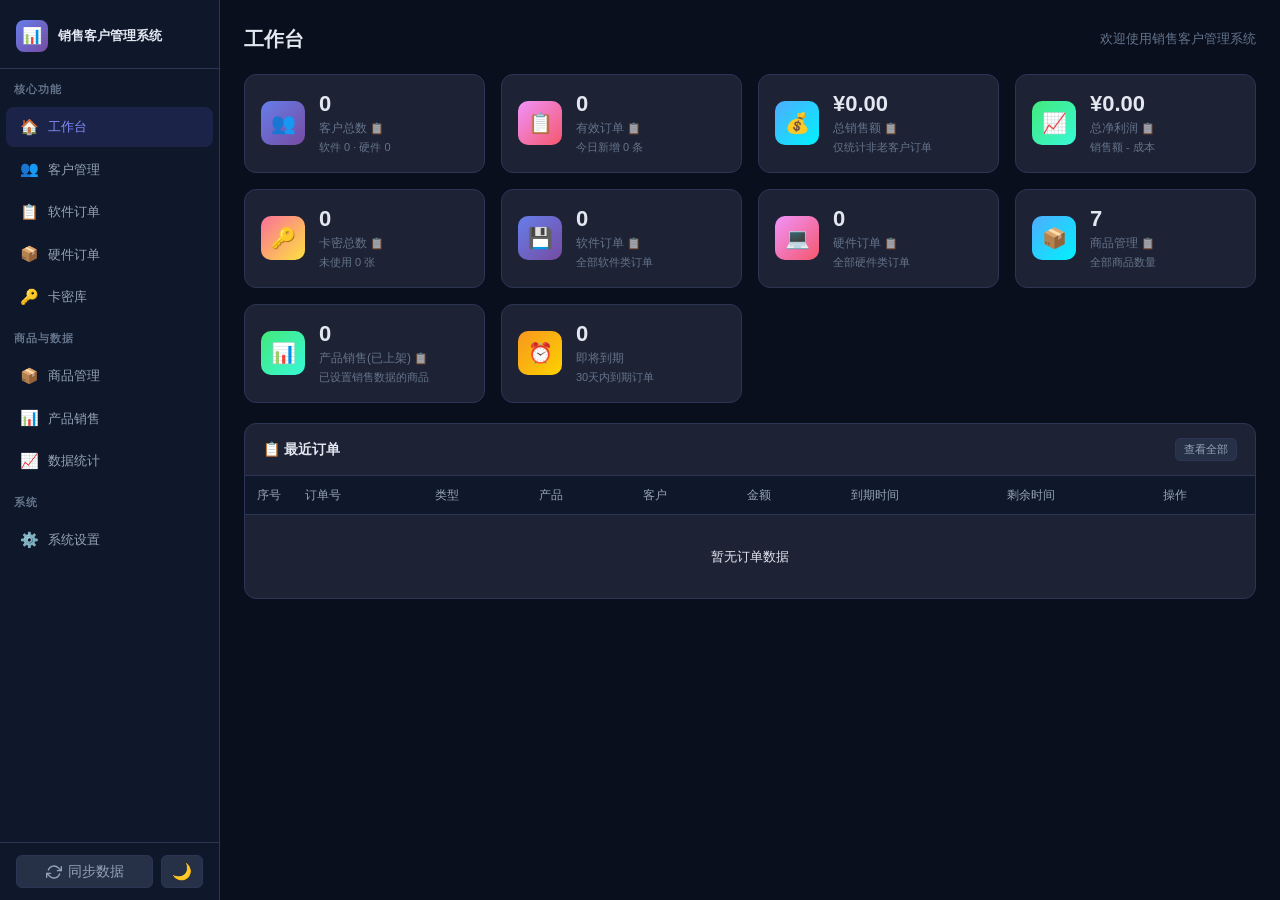
==== index.html @ 8b032d27 "v3.5.1: 修复syncNow renderMap缺失导致同步报错，修复showToast语法错误" ====
<!DOCTYPE html>
<html lang="zh-CN">
<head>
  <meta charset="UTF-8">
  <meta name="viewport" content="width=device-width, initial-scale=1.0, maximum-scale=1.0, user-scalable=no">
  <title>销售客户管理系统</title>
  <link rel="stylesheet" href="style.css?v=202605050650">
</head>
<body>
<div class="app-layout">

  <!-- 移动端顶部导航 -->
  <header class="mobile-header" id="mobile-header">
    <button class="mobile-menu-btn" id="mobile-menu-btn" onclick="toggleMobileMenu()" aria-label="打开菜单">
      <svg width="22" height="22" viewBox="0 0 24 24" fill="none" stroke="currentColor" stroke-width="2" stroke-linecap="round" stroke-linejoin="round">
        <line x1="3" y1="6" x2="21" y2="6"></line>
        <line x1="3" y1="12" x2="21" y2="12"></line>
        <line x1="3" y1="18" x2="21" y2="18"></line>
      </svg>
    </button>
    <div class="mobile-header-title" id="mobile-header-title">工作台</div>
    <button onclick="cycleTheme()" title="切换主题" class="mobile-theme-btn" aria-label="切换主题" id="theme-toggle-icon">🌙</button>
  </header>

  <!-- 侧边栏遮罩层（移动端） -->
  <div class="sidebar-overlay" id="sidebar-overlay" onclick="closeMobileMenu()"></div>

  <!-- 侧边栏 -->
  <aside class="sidebar" id="sidebar">
    <div class="sidebar-logo">
      <img id="site-logo" src="" alt="logo">
      <div class="logo-icon">📊</div>
      <div id="site-title">销售客户管理系统</div>
      <button class="sidebar-close-btn" id="sidebar-close-btn" onclick="closeMobileMenu()" aria-label="关闭菜单">
        <svg width="18" height="18" viewBox="0 0 24 24" fill="none" stroke="currentColor" stroke-width="2" stroke-linecap="round" stroke-linejoin="round">
          <line x1="18" y1="6" x2="6" y2="18"></line>
          <line x1="6" y1="6" x2="18" y2="18"></line>
        </svg>
      </button>
    </div>

    <div class="nav-section">核心功能</div>
    <div class="nav-item active" data-page="dashboard" onclick="navigateTo('dashboard')">
      <span class="nav-icon">🏠</span> 工作台
    </div>
    <div class="nav-item" data-page="customers" onclick="navigateTo('customers')">
      <span class="nav-icon">👥</span> 客户管理
    </div>
    <div class="nav-item" data-page="orders-software" onclick="navigateTo('orders-software')">
      <span class="nav-icon">📋</span> 软件订单
    </div>
    <div class="nav-item" data-page="orders-hardware" onclick="navigateTo('orders-hardware')">
      <span class="nav-icon">📦</span> 硬件订单
    </div>
    <div class="nav-item" data-page="cards" onclick="navigateTo('cards')">
      <span class="nav-icon">🔑</span> 卡密库
    </div>

    <div class="nav-section">商品与数据</div>
    <div class="nav-item" data-page="products" onclick="navigateTo('products')">
      <span class="nav-icon">📦</span> 商品管理
    </div>
    <div class="nav-item" data-page="product-sales" onclick="navigateTo('product-sales')">
      <span class="nav-icon">📊</span> 产品销售
    </div>
    <div class="nav-item" data-page="stats" onclick="navigateTo('stats')">
      <span class="nav-icon">📈</span> 数据统计
    </div>

    <div class="nav-section">系统</div>
    <div class="nav-item" data-page="settings" onclick="navigateTo('settings')">
      <span class="nav-icon">⚙️</span> 系统设置
    </div>

    <!-- 快捷功能（桌面端） -->
    <div class="sidebar-bottom">
      <button onclick="syncNow()" title="同步云端数据" class="sidebar-sync-btn" style="background:var(--bg-hover);border:1px solid var(--border);border-radius:6px;padding:6px 10px;cursor:pointer;color:var(--text-secondary);font-size:14px;display:flex;align-items:center;gap:6px;width:100%;justify-content:center;">
        <svg id="sidebar-sync-icon" width="16" height="16" viewBox="0 0 24 24" fill="none" stroke="currentColor" stroke-width="2" stroke-linecap="round" stroke-linejoin="round">
          <polyline points="23 4 23 10 17 10"></polyline>
          <polyline points="1 20 1 14 7 14"></polyline>
          <path d="M3.51 9a9 9 0 0 1 14.85-3.36L23 10M1 14l4.64 4.36A9 9 0 0 0 20.49 15"></path>
        </svg>
        <span id="sidebar-sync-text">同步数据</span>
      </button>
      <button onclick="cycleTheme()" title="切换主题" style="background:var(--bg-hover);border:1px solid var(--border);border-radius:6px;padding:6px 10px;cursor:pointer;color:var(--text-secondary);font-size:16px;" id="theme-toggle-icon-dt">🌙</button>
    </div>
  </aside>

  <!-- 主内容区 -->
  <main class="main-content" id="main-content">
    <div id="page-dashboard" class="page-section"></div>
    <div id="page-customers" class="page-section" style="display:none"></div>
    <div id="page-orders" class="page-section" style="display:none"></div>
    <div id="page-cards" class="page-section" style="display:none"></div>
    <div id="page-products" class="page-section" style="display:none"></div>
    <div id="page-product-sales" class="page-section" style="display:none"></div>
    <div id="page-stats" class="page-section" style="display:none"></div>
    <div id="page-settings" class="page-section" style="display:none"></div>
  </main>
</div>

<!-- 移动端底部快捷栏（支持换行，最多两行） -->
<nav class="mobile-bottom-nav" id="mobile-bottom-nav">
  <div class="mobile-nav-item" data-page="dashboard" onclick="navigateTo('dashboard')">
    <span class="mobile-nav-icon">🏠</span>
    <span>工作台</span>
  </div>
  <div class="mobile-nav-item" data-page="customers" onclick="navigateTo('customers')">
    <span class="mobile-nav-icon">👥</span>
    <span>客户管理</span>
  </div>
  <div class="mobile-nav-item" data-page="orders" onclick="navigateTo('orders')">
    <span class="mobile-nav-icon">📋</span>
    <span>订单管理</span>
  </div>
  <div class="mobile-nav-item" data-page="orders-software" onclick="navigateTo('orders-software')">
    <span class="mobile-nav-icon">💾</span>
    <span>软件订单</span>
  </div>
  <div class="mobile-nav-item" data-page="orders-hardware" onclick="navigateTo('orders-hardware')">
    <span class="mobile-nav-icon">💻</span>
    <span>硬件订单</span>
  </div>
  <div class="mobile-nav-item" data-page="cards" onclick="navigateTo('cards')">
    <span class="mobile-nav-icon">🔑</span>
    <span>卡密库</span>
  </div>
  <div class="mobile-nav-item" data-page="products" onclick="navigateTo('products')">
    <span class="mobile-nav-icon">📦</span>
    <span>商品管理</span>
  </div>
  <div class="mobile-nav-item" data-page="product-sales" onclick="navigateTo('product-sales')">
    <span class="mobile-nav-icon">📊</span>
    <span>产品销售</span>
  </div>
  <div class="mobile-nav-item" data-page="settings" onclick="navigateTo('settings')">
    <span class="mobile-nav-icon">⚙️</span>
    <span>系统设置</span>
  </div>
</nav>

<!-- 手机端悬浮同步按钮 -->
<button onclick="syncNow()" title="立即同步" class="mobile-sync-btn" id="mobile-sync-btn" style="display:none;position:fixed;bottom:80px;right:16px;width:48px;height:48px;border-radius:50%;background:var(--primary,#3b82f6);color:#fff;border:none;box-shadow:0 4px 12px rgba(59,130,246,0.4);z-index:9999;cursor:pointer;align-items:center;justify-content:center;">
  <svg id="sync-icon" width="20" height="20" viewBox="0 0 24 24" fill="none" stroke="currentColor" stroke-width="2" stroke-linecap="round" stroke-linejoin="round">
    <polyline points="23 4 23 10 17 10"></polyline>
    <polyline points="1 20 1 14 7 14"></polyline>
    <path d="M3.51 9a9 9 0 0 1 14.85-3.36L23 10M1 14l4.64 4.36A9 9 0 0 0 20.49 15"></path>
  </svg>
</button>

<style>
/* 手机端显示悬浮同步按钮 */
@media (max-width: 768px) {
  .mobile-sync-btn {
    display: flex !important;
  }
}
</style>

<!-- JS模块加载（顺序很重要） -->
<script src="核心工具.js?v=202605050650"></script>
<script src="工作台.js?v=202605050650"></script>
<script src="客户管理.js?v=202605050650"></script>
<script src="订单管理.js?v=202605050650"></script>
<script src="卡密库.js?v=202605050650"></script>
<script src="商品管理.js?v=202605050650"></script>
<script src="产品销售.js?v=202605050650"></script>
<script src="数据统计.js?v=202605050650"></script>
<script src="系统设置.js?v=202605050650"></script>
<script src="扩展功能.js?v=202605050650"></script>

<script>
// 移动端菜单控制
function toggleMobileMenu() {
  var sidebar = document.getElementById('sidebar');
  var overlay = document.getElementById('sidebar-overlay');
  var isOpen = sidebar.classList.contains('mobile-open');
  if (isOpen) {
    closeMobileMenu();
  } else {
    sidebar.classList.add('mobile-open');
    overlay.classList.add('show');
    document.body.style.overflow = 'hidden';
  }
}

function closeMobileMenu() {
  document.getElementById('sidebar').classList.remove('mobile-open');
  document.getElementById('sidebar-overlay').classList.remove('show');
  document.body.style.overflow = '';
}

// 导航时自动关闭移动端菜单
var _origNavigateTo = navigateTo;
navigateTo = function(page) {
  // 任务4：处理软件订单/硬件订单路由，自动切换筛选
  if (page === 'orders-software') { orderFilter = 'software'; page = 'orders'; }
  else if (page === 'orders-hardware') { orderFilter = 'hardware'; page = 'orders'; }
  _origNavigateTo(page);
  if (window.innerWidth < 768) closeMobileMenu();
  // 更新移动端顶部标题
  var titles = { dashboard:'工作台', customers:'客户管理', orders:'订单管理', cards:'卡密库', products:'商品管理', 'product-sales':'产品销售', 'orders-software':'软件订单', 'orders-hardware':'硬件订单', stats:'数据统计', settings:'系统设置' };
  var el = document.getElementById('mobile-header-title');
  if (el) el.textContent = titles[page] || page;
  // 更新底部导航激活状态
  document.querySelectorAll('.mobile-nav-item').forEach(function(item) {
    var mp = item.dataset.page;
    var active = (mp === 'orders' && page === 'orders');
    // 软件/硬件订单分别高亮对应tab（如果存在）
    if (mp === 'orders-software') item.classList.toggle('active', page === 'orders' && orderFilter === 'software');
    else if (mp === 'orders-hardware') item.classList.toggle('active', page === 'orders' && orderFilter === 'hardware');
    else item.classList.toggle('active', active);
  });
};

// 关闭下拉菜单（点击外部）
document.addEventListener('click', function(e) {
  if (!e.target.closest('[id$="-dropdown"]') && !e.target.closest('#of-cardSearch') && !e.target.closest('#nc-search')) {
    document.querySelectorAll('.custom-dropdown').forEach(function(d){ d.style.display = 'none'; });
  }
});

// 初始化应用
document.addEventListener('DOMContentLoaded', initApp);
</script>
</body>
</html>
---- style.css ----
/* 销售客户管理系统 v3.0.0 - 深色科技风格 */

/* ==================== 全局基础 ==================== */
*, *::before, *::after { box-sizing: border-box; margin: 0; padding: 0; }

:root {
  --bg-primary: #0a0f1e;
  --bg-secondary: #0f172a;
  --bg-card: #1e2235;
  --bg-hover: #263047;
  --border: #2d3555;
  --border-light: #374165;
  --text-primary: #e2e8f0;
  --text-secondary: #94a3b8;
  --text-muted: #64748b;
  --accent: #6366f1;
  --accent-hover: #818cf8;
  --blue: #3b82f6;
  --green: #10b981;
  --red: #ef4444;
  --yellow: #f59e0b;
  --purple: #7c3aed;
  --sidebar-width: 220px;
  --link-color: #7dd3fc;
}

/* ==================== 浅色主题覆盖（v3.4.0）=================== */
[data-theme="light"] {
  --bg-primary: #f1f5f9;
  --bg-secondary: #ffffff;
  --bg-card: #ffffff;
  --bg-hover: #e2e8f0;
  --border: #cbd5e1;
  --border-light: #e2e8f0;
  --text-primary: #1e293b;
  --text-secondary: #475569;
  --text-muted: #94a3b8;
  --accent: #6366f1;
  --accent-hover: #4f46e5;
  /* 浅色主题专属变量 */
  --link-color: #2563eb;
  --accent-light: #6366f1;
}

html, body { height: 100%; overflow: hidden; }
[data-theme="light"] body {
  background: var(--bg-primary);
  color: var(--text-primary);
}

/* ==================== 浅色主题全面覆盖（v3.4.0）==================== */
[data-theme="light"] .sidebar {
  background: var(--bg-secondary) !important;
  border-right-color: var(--border);
}
[data-theme="light"] .app-layout {
  background: #e8edf5;
}
[data-theme="light"] .main-content {
  background: var(--bg-primary);
}
[data-theme="light"] .stat-card,
[data-theme="light"] .chart-card {
  background: var(--bg-card);
  border-color: var(--border);
}
[data-theme="light"] .section-card {
  background: var(--bg-card);
  border-color: var(--border);
}
[data-theme="light"] .section-card-header {
  background: var(--bg-secondary);
  border-bottom-color: var(--border);
  color: var(--text-primary);
}
[data-theme="light"] .data-table {
  background: var(--bg-card);
}
[data-theme="light"] .data-table thead th {
  background: var(--bg-secondary);
  border-bottom-color: var(--border);
  color: var(--text-secondary);
}
[data-theme="light"] .data-table tbody td {
  border-bottom-color: var(--border-light);
  color: var(--text-primary);
}
[data-theme="light"] .data-table tbody tr[onclick]:hover td {
  background: var(--bg-hover);
}
[data-theme="light"] .filter-tab.active {
  background: rgba(99,102,241,0.12);
  border-color: rgba(99,102,241,0.35);
  color: #6366f1;
}
[data-theme="light"] .nav-item.active {
  background: rgba(99,102,241,0.1);
  color: #6366f1;
}
[data-theme="light"] .nav-item.active .nav-icon { color: #6366f1; }
[data-theme="light"] .tab-btn.active { color: #6366f1; border-bottom-color: #6366f1; }
[data-theme="light"] .btn-xs.btn-primary {
  background: rgba(99,102,241,0.1);
  color: #6366f1;
}
[data-theme="light"] .pager button.active {
  background: rgba(99,102,241,0.15);
  border-color: var(--accent);
  color: #6366f1;
}
[data-theme="light"] .badge-blue { background: rgba(59,130,246,0.1); color: #2563eb; border-color: rgba(59,130,246,0.2); }
[data-theme="light"] .badge-green { background: rgba(16,185,129,0.1); color: #16a34a; border-color: rgba(16,185,129,0.2); }
[data-theme="light"] .badge-purple { background: rgba(124,58,237,0.1); color: #7c3aed; border-color: rgba(124,58,237,0.2); }
[data-theme="light"] .badge-warning { background: rgba(245,158,11,0.1); color: #d97706; border-color: rgba(245,158,11,0.2); }
[data-theme="light"] .badge-danger { background: rgba(239,68,68,0.1); color: #dc2626; border-color: rgba(239,68,68,0.2); }
[data-theme="light"] .badge-gray { background: rgba(100,116,139,0.1); color: #475569; border-color: rgba(100,116,139,0.2); }
[data-theme="light"] .modal-overlay {
  background: rgba(0,0,0,0.4) !important;
}
[data-theme="light"] .modal-box {
  background: #ffffff !important;
  border-color: var(--border) !important;
}
[data-theme="light"] .modal-box h3 {
  color: #1e293b !important;
}
[data-theme="light"] #toast-container > div {
  box-shadow: 0 4px 12px rgba(0,0,0,0.15);
}
/* 浅色主题覆盖：硬编码的深色模式颜色（最关键的几个） */
[data-theme="light"] .link { color: #2563eb !important; }
[data-theme="light"] .link:hover { color: #1d4ed8; }
[data-theme="light"] .btn-copy-inline { background: rgba(59,130,246,0.1); border-color: rgba(59,130,246,0.2); color: #2563eb; }
[data-theme="light"] .btn-copy-inline:hover { background: rgba(59,130,246,0.2); }
[data-theme="light"] .card-clickcopy:hover { background: rgba(99,102,241,0.08) !important; }
[data-theme="light"] .quick-btn.active { background: rgba(99,102,241,0.1); border-color: rgba(99,102,241,0.35); color: #6366f1; }
[data-theme="light"] .quick-btn:hover { border-color: #6366f1; color: #6366f1; }
[data-theme="light"] .data-table tbody tr[onclick]:hover td { background: #f1f5f9; }
[data-theme="light"] ::-webkit-scrollbar-thumb { background: #cbd5e1; }
[data-theme="light"] ::-webkit-scrollbar-thumb:hover { background: #94a3b8; }
/* 浅色主题：详情弹窗内背景色块 */
[data-theme="light"] .detail-grid .detail-val .mono,
[data-theme="light"] [style*="background:#0f172a"],
[data-theme="light"] [style*="background: #0f172a"] {
  background: #f1f5f9 !important;
}

/* ==================== 浅色主题：JS动态生成的inline深色颜色批量覆盖 ==================== */
/* 浅色链接色（#7dd3fc浅蓝→#2563eb深蓝） */
[data-theme="light"] [style*="color:#7dd3fc"] { color: #2563eb !important; }
/* 浅色主要文字（#e2e8f0亮白→深色主题色，#cbd5e1浅灰白→深色） */
[data-theme="light"] [style*="color:#e2e8f0"] { color: #1e293b !important; }
[data-theme="light"] [style*="color:#cbd5e1"] { color: #475569 !important; }
/* 浅色次要文字（#94a3b8中灰在白底上对比度不足→加深） */
[data-theme="light"] [style*="color:#94a3b8"] { color: #64748b !important; }
/* 浅色背景覆盖（#0f172a深蓝黑→浅灰） */
[data-theme="light"] [style*="background:#0f172a"] { background: #f1f5f9 !important; }
[data-theme="light"] [style*="background: #0f172a"] { background: #f1f5f9 !important; }
[data-theme="light"] [style*="background:#1a2140"] { background: #e2e8f0 !important; }
/* 浅色边框覆盖 */
[data-theme="light"] [style*="border-bottom:1px solid #1e2235"] { border-color: #cbd5e1 !important; }
[data-theme="light"] [style*="border-bottom:1px solid #0f172a"] { border-color: #e2e8f0 !important; }

body {
  font-family: -apple-system, BlinkMacSystemFont, 'Segoe UI', 'Microsoft YaHei', sans-serif;
  background: var(--bg-primary);
  color: var(--text-primary);
  font-size: 14px;
  line-height: 1.5;
}

/* ==================== 动画 ==================== */
@keyframes slideInRight {
  from { transform: translateX(40px); opacity: 0; }
  to { transform: translateX(0); opacity: 1; }
}
@keyframes slideOutRight {
  from { transform: translateX(0); opacity: 1; }
  to { transform: translateX(40px); opacity: 0; }
}
@keyframes spin {
  from { transform: rotate(0deg); }
  to { transform: rotate(360deg); }
}
@keyframes fadeIn {
  from { opacity: 0; transform: translateY(8px); }
  to { opacity: 1; transform: translateY(0); }
}

/* ==================== 布局 ==================== */
.app-layout {
  display: flex;
  height: 100vh;
  overflow: hidden;
}

/* ==================== 侧边栏 ==================== */
.sidebar {
  width: var(--sidebar-width);
  background: var(--bg-secondary);
  border-right: 1px solid var(--border);
  display: flex;
  flex-direction: column;
  flex-shrink: 0;
  overflow-y: auto;
}

.sidebar-logo {
  padding: 20px 16px 16px;
  border-bottom: 1px solid var(--border);
  display: flex;
  align-items: center;
  gap: 10px;
}

#site-logo {
  width: 32px;
  height: 32px;
  border-radius: 6px;
  object-fit: cover;
  display: none;
}

.logo-icon {
  width: 32px;
  height: 32px;
  background: linear-gradient(135deg, #667eea, #764ba2);
  border-radius: 8px;
  display: flex;
  align-items: center;
  justify-content: center;
  font-size: 16px;
  flex-shrink: 0;
}

#site-title {
  font-weight: 700;
  font-size: 13px;
  color: var(--text-primary);
  line-height: 1.3;
}

.nav-section {
  padding: 12px 8px 8px;
  color: var(--text-muted);
  font-size: 11px;
  font-weight: 600;
  letter-spacing: 0.08em;
  text-transform: uppercase;
  padding-left: 14px;
}

.nav-item {
  display: flex;
  align-items: center;
  gap: 10px;
  padding: 9px 14px;
  cursor: pointer;
  border-radius: 8px;
  margin: 1px 6px;
  color: var(--text-secondary);
  font-size: 13px;
  transition: all 0.15s;
  user-select: none;
}

.nav-item:hover { background: var(--bg-hover); color: var(--text-primary); }
.nav-item.active { background: rgba(99,102,241,0.15); color: #818cf8; font-weight: 500; }
.nav-item.active .nav-icon { color: #818cf8; }
.nav-icon { font-size: 15px; width: 18px; text-align: center; flex-shrink: 0; }

/* ==================== 主内容区 ==================== */
.main-content {
  flex: 1;
  overflow-y: auto;
  background: var(--bg-primary);
  padding: 24px;
  animation: fadeIn 0.2s ease;
}

.page-section { animation: fadeIn 0.2s ease; }

/* ==================== 页面头部 ==================== */
.page-header {
  display: flex;
  align-items: center;
  justify-content: space-between;
  margin-bottom: 20px;
  flex-wrap: wrap;
  gap: 12px;
}

.page-title {
  font-size: 20px;
  font-weight: 700;
  color: var(--text-primary);
}

.page-subtitle {
  font-size: 13px;
  color: var(--text-muted);
  margin-left: 12px;
}

/* ==================== 卡片 ==================== */
.section-card {
  background: var(--bg-card);
  border: 1px solid var(--border);
  border-radius: 12px;
  overflow: hidden;
  margin-bottom: 20px;
}

.section-card-header {
  display: flex;
  align-items: center;
  justify-content: space-between;
  padding: 14px 18px;
  border-bottom: 1px solid var(--border);
  font-weight: 600;
  font-size: 14px;
  color: var(--text-primary);
}

/* ==================== 统计卡片 ==================== */
.stats-grid {
  display: grid;
  grid-template-columns: repeat(auto-fill, minmax(200px, 1fr));
  gap: 16px;
  margin-bottom: 20px;
}

.stat-card {
  background: var(--bg-card);
  border: 1px solid var(--border);
  border-radius: 12px;
  padding: 16px;
  display: flex;
  align-items: center;
  gap: 14px;
  transition: border-color 0.2s;
}

.stat-card:hover { border-color: var(--border-light); }
.stat-card--warning { border-color: rgba(245,158,11,0.4); }

/* 调整11：统计项可点击样式 */
.stat-clickable {
  cursor: pointer;
  transition: border-color 0.2s, transform 0.15s, box-shadow 0.15s;
}
.stat-clickable:hover {
  border-color: #6366f1 !important;
  transform: translateY(-2px);
  box-shadow: 0 4px 16px rgba(99,102,241,0.2);
}
.stat-click-hint {
  font-size: 11px;
  opacity: 0.6;
}
/* 数据统计表格内行悬停高亮（可点击行） */
.data-table tbody tr[onclick]:hover td {
  background: #1a2140;
}

/* ==================== 订单列表软件/硬件列条件显示（v3.3）==================== */
/* 默认：硬件列显示，软件列隐藏；激活软件筛选时反过来 */
.data-table th.sw-col,
.data-table td.sw-col { display: none; }
.data-table th.hw-col,
.data-table td.hw-col { }

/* 软件筛选时：显示软件列，隐藏硬件列 */
.data-table.filter-software th.sw-col,
.data-table.filter-software td.sw-col { display: table-cell; }
.data-table.filter-software th.hw-col,
.data-table.filter-software td.hw-col { display: none; }

/* 硬件筛选时：硬件列已默认显示，无需额外规则 */

/* 序号列固定宽度 */
.data-table th:first-child,
.data-table td:first-child { width: 40px; text-align: center; }

.stat-icon {
  width: 44px;
  height: 44px;
  border-radius: 10px;
  display: flex;
  align-items: center;
  justify-content: center;
  font-size: 20px;
  flex-shrink: 0;
}

.stat-body { flex: 1; min-width: 0; }
.stat-value { font-size: 22px; font-weight: 700; color: var(--text-primary); line-height: 1.2; }
.stat-label { font-size: 12px; color: var(--text-muted); margin-top: 2px; }
.stat-sub { font-size: 11px; color: var(--text-muted); margin-top: 2px; }

.stats-mini {
  display: flex;
  gap: 20px;
  padding: 10px 0;
  color: var(--text-secondary);
  font-size: 13px;
}

.stats-mini b { color: var(--text-primary); }

/* ==================== 工具栏 ==================== */
.toolbar {
  display: flex;
  align-items: center;
  gap: 12px;
  margin-bottom: 14px;
  flex-wrap: wrap;
}

.filter-tabs { display: flex; gap: 4px; flex-wrap: wrap; }

.filter-tab {
  padding: 5px 14px;
  border-radius: 20px;
  border: 1px solid var(--border);
  background: transparent;
  color: var(--text-secondary);
  cursor: pointer;
  font-size: 12px;
  transition: all 0.15s;
  white-space: nowrap;
}

.filter-tab:hover { border-color: var(--border-light); color: var(--text-primary); }
.filter-tab.active { background: rgba(99,102,241,0.15); border-color: rgba(99,102,241,0.4); color: #818cf8; }

.search-box { flex: 1; min-width: 200px; max-width: 320px; margin-left: auto; }
.search-box input { width: 100%; }

/* ==================== Tab栏 ==================== */
.tab-bar { display: flex; gap: 0; margin-bottom: 16px; border-bottom: 1px solid var(--border); }

.tab-btn {
  padding: 10px 20px;
  background: none;
  border: none;
  border-bottom: 2px solid transparent;
  color: var(--text-secondary);
  cursor: pointer;
  font-size: 14px;
  transition: all 0.15s;
  margin-bottom: -1px;
}

.tab-btn:hover { color: var(--text-primary); }
.tab-btn.active { color: #818cf8; border-bottom-color: #818cf8; font-weight: 500; }

/* ==================== 表格 ==================== */
.table-wrap { overflow-x: auto; }

.data-table {
  width: 100%;
  border-collapse: collapse;
  font-size: 13px;
}

.data-table th {
  background: var(--bg-secondary);
  color: var(--text-secondary);
  font-weight: 500;
  padding: 10px 12px;
  text-align: left;
  white-space: nowrap;
  border-bottom: 1px solid var(--border);
  font-size: 12px;
}

.data-table td {
  padding: 10px 12px;
  border-bottom: 1px solid var(--border-light);
  color: var(--text-primary);
  vertical-align: middle;
}

.data-table tr:hover td { background: var(--bg-hover); }
.data-table tr:last-child td { border-bottom: none; }

.empty-cell {
  text-align: center;
  color: var(--text-muted);
  padding: 32px !important;
  font-size: 13px;
}

.ellipsis { max-width: 200px; overflow: hidden; text-overflow: ellipsis; white-space: nowrap; }
.mono { font-family: 'Consolas', monospace; font-size: 12px; }
.card-text { font-size: 12px; word-break: break-all; }
.action-cell { white-space: nowrap; }

/* ==================== 按钮 ==================== */
button { cursor: pointer; font-family: inherit; transition: all 0.15s; }

.btn-primary, .btn-secondary, .btn-danger, .btn-warning, .btn-success {
  padding: 8px 16px;
  border-radius: 8px;
  font-size: 13px;
  font-weight: 500;
  border: none;
  display: inline-flex;
  align-items: center;
  gap: 6px;
}

.btn-primary { background: var(--accent); color: #fff; }
.btn-primary:hover { background: var(--accent-hover); }
.btn-secondary { background: var(--bg-hover); border: 1px solid var(--border); color: var(--text-primary); }
.btn-secondary:hover { border-color: var(--border-light); }
.btn-danger { background: rgba(239,68,68,0.15); border: 1px solid rgba(239,68,68,0.3); color: #ef4444; }
.btn-danger:hover { background: rgba(239,68,68,0.25); }
.btn-warning { background: rgba(245,158,11,0.15); border: 1px solid rgba(245,158,11,0.3); color: #f59e0b; }
.btn-warning:hover { background: rgba(245,158,11,0.25); }
.btn-success { background: rgba(16,185,129,0.15); border: 1px solid rgba(16,185,129,0.3); color: #10b981; }
.btn-success:hover { background: rgba(16,185,129,0.25); }

.btn-xs {
  padding: 3px 8px;
  border-radius: 5px;
  font-size: 11px;
  font-weight: 500;
  border: none;
}

.btn-xs.btn-primary { background: rgba(99,102,241,0.2); color: #818cf8; }
.btn-xs.btn-primary:hover { background: rgba(99,102,241,0.35); }
.btn-xs.btn-secondary { background: var(--bg-hover); border: 1px solid var(--border); color: var(--text-secondary); }
.btn-xs.btn-danger { background: rgba(239,68,68,0.1); border: 1px solid rgba(239,68,68,0.2); color: #ef4444; }
.btn-xs.btn-warning { background: rgba(245,158,11,0.1); color: #f59e0b; }
.btn-xs.btn-info { background: rgba(6,182,212,0.12); border: 1px solid rgba(6,182,212,0.2); color: #22d3ee; }
.btn-xs.btn-info:hover { background: rgba(6,182,212,0.22); }
/* 卡密点击复制样式 */
.card-clickcopy:hover { background: rgba(99,102,241,0.15) !important; border-radius: 4px; text-decoration: underline; }

.btn-copy-inline {
  background: rgba(59,130,246,0.15);
  border: 1px solid rgba(59,130,246,0.2);
  color: #7dd3fc;
  border-radius: 4px;
  padding: 2px 6px;
  font-size: 11px;
  cursor: pointer;
  display: inline-flex;
  align-items: center;
}

.btn-copy-inline:hover { background: rgba(59,130,246,0.3); }

/* ==================== 表单 ==================== */
.form-grid {
  display: grid;
  grid-template-columns: repeat(2, 1fr);
  gap: 14px;
}

.form-full { grid-column: 1 / -1; }

.form-group { display: flex; flex-direction: column; gap: 5px; }

.form-label {
  font-size: 12px;
  color: var(--text-secondary);
  font-weight: 500;
}

.form-label.required::after { content: ' *'; color: #ef4444; }

.form-input, .form-select, .form-textarea {
  background: var(--bg-secondary);
  border: 1px solid var(--border);
  border-radius: 7px;
  padding: 8px 12px;
  color: var(--text-primary);
  font-size: 13px;
  outline: none;
  font-family: inherit;
  transition: border-color 0.15s;
  width: 100%;
}

.form-input:focus, .form-select:focus, .form-textarea:focus {
  border-color: var(--accent);
  box-shadow: 0 0 0 2px rgba(99,102,241,0.15);
}

.form-input::placeholder, .form-textarea::placeholder { color: var(--text-muted); }

.form-select { cursor: pointer; appearance: none; background-image: url("data:image/svg+xml,%3Csvg xmlns='http://www.w3.org/2000/svg' width='12' height='8'%3E%3Cpath d='M0 0l6 8 6-8z' fill='%2394a3b8'/%3E%3C/svg%3E"); background-repeat: no-repeat; background-position: right 12px center; padding-right: 32px; }

.form-textarea { resize: vertical; min-height: 80px; }

.form-hint { font-size: 11px; color: var(--text-muted); margin-top: 3px; line-height: 1.4; }

.form-section-title {
  font-size: 12px;
  font-weight: 600;
  color: var(--text-secondary);
  padding: 8px 0 4px;
  border-top: 1px solid var(--border);
  margin-top: 8px;
  grid-column: 1 / -1;
}

/* ==================== 单选/复选 ==================== */
.radio-group { display: flex; gap: 10px; flex-wrap: wrap; }

.radio-item {
  display: flex;
  align-items: center;
  gap: 8px;
  padding: 8px 16px;
  border: 1px solid var(--border);
  border-radius: 8px;
  cursor: pointer;
  font-size: 13px;
  color: var(--text-secondary);
  transition: all 0.15s;
  user-select: none;
}

.radio-item.active, .radio-item:has(input:checked) {
  border-color: rgba(99,102,241,0.4);
  background: rgba(99,102,241,0.1);
  color: #818cf8;
}

.radio-item input { display: none; }

.checkbox-item {
  display: flex;
  align-items: flex-start;
  gap: 8px;
  color: var(--text-secondary);
  font-size: 13px;
  cursor: pointer;
  user-select: none;
}

.checkbox-item input[type="checkbox"] {
  width: 15px;
  height: 15px;
  accent-color: var(--accent);
  flex-shrink: 0;
  margin-top: 1px;
}

/* ==================== 快捷按钮 ==================== */
.quick-btns { display: flex; gap: 6px; flex-wrap: wrap; }

.quick-btn {
  padding: 5px 12px;
  border: 1px solid var(--border);
  border-radius: 6px;
  background: var(--bg-secondary);
  color: var(--text-secondary);
  font-size: 12px;
  cursor: pointer;
  transition: all 0.15s;
}

.quick-btn:hover { border-color: var(--accent); color: var(--accent-hover); }
.quick-btn.active { background: rgba(99,102,241,0.15); border-color: rgba(99,102,241,0.4); color: #818cf8; }

/* ==================== 下拉搜索 ==================== */
.custom-dropdown {
  position: absolute;
  top: 100%;
  left: 0;
  right: 0;
  background: var(--bg-card);
  border: 1px solid var(--border);
  border-radius: 8px;
  z-index: 1000;
  max-height: 220px;
  overflow-y: auto;
  box-shadow: 0 8px 24px rgba(0,0,0,0.4);
  margin-top: 2px;
}

.dropdown-item {
  padding: 8px 12px;
  cursor: pointer;
  display: flex;
  align-items: center;
  font-size: 12px;
  color: var(--text-primary);
  border-bottom: 1px solid rgba(45,53,85,0.3);
  transition: background 0.1s;
}

.dropdown-item:last-child { border-bottom: none; }
.dropdown-item:hover { background: var(--bg-hover); }

/* ==================== Badge ==================== */
.badge {
  display: inline-flex;
  align-items: center;
  padding: 2px 8px;
  border-radius: 20px;
  font-size: 11px;
  font-weight: 500;
  white-space: nowrap;
}

.badge-blue { background: rgba(59,130,246,0.15); color: #93c5fd; border: 1px solid rgba(59,130,246,0.2); }
.badge-green { background: rgba(16,185,129,0.15); color: #6ee7b7; border: 1px solid rgba(16,185,129,0.2); }
.badge-purple { background: rgba(124,58,237,0.15); color: #c4b5fd; border: 1px solid rgba(124,58,237,0.2); }
.badge-warning { background: rgba(245,158,11,0.15); color: #fcd34d; border: 1px solid rgba(245,158,11,0.2); }
.badge-danger { background: rgba(239,68,68,0.15); color: #fca5a5; border: 1px solid rgba(239,68,68,0.2); }
.badge-gray { background: rgba(100,116,139,0.15); color: #94a3b8; border: 1px solid rgba(100,116,139,0.2); }
.badge-success { background: rgba(16,185,129,0.15); color: #6ee7b7; border: 1px solid rgba(16,185,129,0.2); }

/* ==================== 分页 ==================== */
.pager {
  display: flex;
  align-items: center;
  gap: 4px;
  padding: 12px 16px;
  flex-wrap: wrap;
}

.pager button {
  padding: 4px 10px;
  border: 1px solid var(--border);
  border-radius: 5px;
  background: var(--bg-secondary);
  color: var(--text-secondary);
  font-size: 12px;
  cursor: pointer;
  transition: all 0.15s;
}

.pager button:hover:not(:disabled) { border-color: var(--accent); color: var(--accent-hover); }
.pager button.active { background: rgba(99,102,241,0.2); border-color: var(--accent); color: #818cf8; }
.pager button:disabled { opacity: 0.4; cursor: not-allowed; }
.pager span { color: var(--text-muted); font-size: 12px; padding: 0 4px; }
.pager-info { color: var(--text-muted); font-size: 12px; margin-left: 8px; }

/* ==================== 链接 ==================== */
.link { color: var(--link-color, #7dd3fc); text-decoration: none; cursor: pointer; }
.link:hover { text-decoration: underline; }

/* ==================== 文本颜色 ==================== */
.text-success { color: #10b981; }
.text-warning { color: #f59e0b; }
.text-danger { color: #ef4444; }
.text-muted { color: var(--text-muted); }
.text-primary { color: var(--text-primary); }

/* ==================== 详情弹窗 ==================== */
.detail-section { margin-bottom: 20px; }
.detail-title {
  font-size: 12px;
  font-weight: 600;
  color: var(--text-muted);
  text-transform: uppercase;
  letter-spacing: 0.06em;
  margin-bottom: 10px;
  padding-bottom: 6px;
  border-bottom: 1px solid var(--border);
}

.detail-grid { display: grid; grid-template-columns: repeat(2, 1fr); gap: 10px; }
.detail-item { display: flex; flex-direction: column; gap: 3px; }
.detail-key { font-size: 11px; color: var(--text-muted); }
.detail-val { font-size: 13px; color: var(--text-primary); display: flex; align-items: center; gap: 6px; flex-wrap: wrap; }

/* ==================== 滚动条 ==================== */
::-webkit-scrollbar { width: 5px; height: 5px; }
::-webkit-scrollbar-track { background: transparent; }
::-webkit-scrollbar-thumb { background: var(--border); border-radius: 3px; }
::-webkit-scrollbar-thumb:hover { background: var(--border-light); }

/* ==================== 响应式 - 桌面端默认（>768px）==================== */
@media (min-width: 769px) {
  .mobile-header { display: none !important; }
  .sidebar-close-btn { display: none !important; }
  .mobile-bottom-nav { display: none !important; }
  .sidebar-bottom { display: flex !important; }
}

/* ==================== 移动端顶部导航 ==================== */
.mobile-header {
  display: none;
  position: fixed;
  top: 0;
  left: 0;
  right: 0;
  height: 52px;
  background: var(--bg-secondary);
  border-bottom: 1px solid var(--border);
  z-index: 1001;
  align-items: center;
  padding: 0 16px;
  gap: 12px;
  box-shadow: 0 2px 8px rgba(0,0,0,0.3);
}

.mobile-menu-btn {
  background: none;
  border: none;
  color: var(--text-primary);
  padding: 6px;
  cursor: pointer;
  display: flex;
  align-items: center;
  justify-content: center;
  border-radius: 6px;
  transition: background 0.15s;
  flex-shrink: 0;
}
.mobile-menu-btn:hover { background: var(--bg-hover); }

.mobile-header-title {
  flex: 1;
  font-weight: 600;
  font-size: 16px;
  color: var(--text-primary);
  text-align: center;
  overflow: hidden;
  text-overflow: ellipsis;
  white-space: nowrap;
}

.mobile-theme-btn {
  background: none;
  border: none;
  color: var(--text-secondary);
  font-size: 18px;
  padding: 6px;
  cursor: pointer;
  display: flex;
  align-items: center;
  flex-shrink: 0;
}

/* ==================== 移动端底部导航栏（网格布局） ==================== */
.mobile-bottom-nav {
  display: none;
  position: fixed;
  bottom: 0;
  left: 0;
  right: 0;
  background: var(--bg-primary);
  border-top: 1px solid var(--border);
  z-index: 1000;
  display: grid;
  grid-template-columns: repeat(3, 1fr);
  gap: 6px;
  padding: 10px 10px 14px;
  box-shadow: 0 -4px 24px rgba(0,0,0,0.12);
  max-height: 200px;
  overflow-y: auto;
  -webkit-overflow-scrolling: touch;
}

.mobile-nav-item {
  display: flex;
  flex-direction: column;
  align-items: center;
  gap: 3px;
  padding: 8px 4px;
  cursor: pointer;
  color: var(--text-secondary);
  font-size: 11px;
  font-weight: 500;
  transition: all 0.2s;
  border-radius: 10px;
  min-width: 0;
  text-align: center;
  border: 1px solid transparent;
  background: var(--bg-secondary);
}

.mobile-nav-item:active { transform: scale(0.95); background: var(--bg-hover); }
.mobile-nav-item.active {
  color: #fff;
  background: var(--accent);
  border-color: var(--accent);
  box-shadow: 0 2px 10px rgba(99,102,241,0.25);
  font-weight: 600;
}
.mobile-nav-icon { font-size: 18px; line-height: 1; }

/* ==================== 侧边栏遮罩层 ==================== */
.sidebar-overlay {
  display: none;
  position: fixed;
  top: 0;
  left: 0;
  right: 0;
  bottom: 0;
  background: rgba(0,0,0,0.6);
  z-index: 999;
  backdrop-filter: blur(2px);
}
.sidebar-overlay.show { display: block; }

/* ==================== 侧边栏关闭按钮（移动端） ==================== */
.sidebar-close-btn {
  display: flex;
  margin-left: auto;
  background: none;
  border: none;
  color: var(--text-muted);
  cursor: pointer;
  padding: 4px;
  border-radius: 4px;
  align-items: center;
  justify-content: center;
}
.sidebar-close-btn:hover { color: var(--text-primary); background: var(--bg-hover); }

/* ==================== 侧边栏底部（桌面端主题切换） ==================== */
.sidebar-bottom {
  margin-top: auto;
  padding: 12px 16px;
  border-top: 1px solid var(--border);
  display: flex;
  gap: 8px;
  display: none;
}

/* ==================== 移动端布局调整 ==================== */
@media (max-width: 768px) {
  /* 隐藏桌面端侧边栏主题切换，显示底部导航 */
  .sidebar .sidebar-bottom { display: none !important; }
  .mobile-bottom-nav { display: grid !important; }

  /* 主内容区：去掉侧边栏宽度偏移，底部留出导航栏空间（导航栏最多两行约120px） */
  .main-content {
    padding: 12px 12px 132px;
    margin-top: 52px;
    min-height: 100vh;
    box-sizing: border-box;
  }

  /* 侧边栏：固定定位，从左侧滑入 */
  .sidebar {
    position: fixed;
    top: 0;
    left: 0;
    bottom: 0;
    width: 260px;
    z-index: 1000;
    transform: translateX(-100%);
    transition: transform 0.28s cubic-bezier(0.4, 0, 0.2, 1);
    box-shadow: 4px 0 20px rgba(0,0,0,0.5);
  }
  .sidebar.mobile-open {
    transform: translateX(0);
  }

  /* 统计卡片：2列变1列 */
  .stats-grid {
    grid-template-columns: 1fr 1fr;
    gap: 10px;
  }
  .stat-card {
    padding: 12px;
    gap: 10px;
  }
  .stat-icon { width: 36px; height: 36px; font-size: 16px; border-radius: 8px; }
  .stat-value { font-size: 18px; }
  .stat-label { font-size: 11px; }

  /* 表格：水平滚动 + 优化列宽 */
  .table-wrap {
    overflow-x: auto;
    -webkit-overflow-scrolling: touch;
    margin: 0 -12px;
    padding: 0 12px;
  }
  .data-table {
    font-size: 12px;
    min-width: 600px;
  }
  .data-table th,
  .data-table td {
    padding: 8px 8px;
    white-space: nowrap;
  }
  .data-table th:first-child,
  .data-table td:first-child { width: 32px; }

  /* 表单：单列 */
  .form-grid { grid-template-columns: 1fr; gap: 12px; }
  .form-full { grid-column: 1; }

  /* 详情弹窗：单列 */
  .detail-grid { grid-template-columns: 1fr; gap: 8px; }

  /* 页面头部 */
  .page-header { margin-bottom: 14px; gap: 8px; }
  .page-title { font-size: 17px; }
  .page-subtitle { margin-left: 8px; font-size: 12px; }

  /* 工具栏：紧凑排列 */
  .toolbar { gap: 8px; margin-bottom: 10px; }
  .search-box { min-width: unset; max-width: unset; margin-left: 0; width: 100%; }

  /* 卡片区块 */
  .section-card { margin-bottom: 14px; border-radius: 10px; }
  .section-card-header { padding: 12px 14px; font-size: 13px; }

  /* 按钮：适当放大触控区域 */
  .btn-primary, .btn-secondary, .btn-danger, .btn-warning, .btn-success {
    padding: 9px 16px;
    font-size: 13px;
    min-height: 38px;
    border-radius: 8px;
  }
  .btn-xs {
    padding: 5px 10px;
    font-size: 11px;
    min-height: 28px;
    border-radius: 5px;
  }

  /* 分页：滚动显示 */
  .pager { gap: 3px; padding: 10px 8px; overflow-x: auto; flex-wrap: nowrap; justify-content: flex-start; }
  .pager button { padding: 5px 10px; flex-shrink: 0; }

  /* Tab栏 */
  .tab-bar { overflow-x: auto; -webkit-overflow-scrolling: touch; }
  .tab-btn { padding: 8px 14px; font-size: 13px; flex-shrink: 0; }

  /* 筛选标签 */
  .filter-tabs { overflow-x: auto; -webkit-overflow-scrolling: touch; flex-wrap: nowrap; }
  .filter-tab { flex-shrink: 0; padding: 5px 12px; font-size: 11px; }

  /* 模态框：全屏 */
  .modal-overlay {
    align-items: flex-end;
    justify-content: center;
  }
  .modal-box {
    width: 100% !important;
    max-width: 100% !important;
    border-radius: 16px 16px 0 0 !important;
    max-height: 90vh;
    overflow-y: auto;
    padding: 20px 16px 32px !important;
    box-sizing: border-box;
    animation: slideUpMobile 0.25s ease;
  }
  @keyframes slideUpMobile {
    from { transform: translateY(100%); opacity: 0; }
    to { transform: translateY(0); opacity: 1; }
  }

  /* 快捷按钮 */
  .quick-btns { gap: 6px; overflow-x: auto; flex-wrap: nowrap; -webkit-overflow-scrolling: touch; }

  /* 下拉搜索：全宽 */
  .custom-dropdown { left: 0; right: 0; }

  /* 数据统计图表区域 */
  .chart-card { margin-bottom: 14px; }

  /* 系统设置页面 */
  #page-settings .section-card-header,
  #page-settings .section-card > div { padding: 14px !important; }
  #page-settings .toolbar { flex-direction: column; align-items: stretch; }
  #page-settings .toolbar > * { width: 100%; }
  #page-settings .search-box { margin-left: 0; }

  /* 工作台最近订单表格 */
  #page-dashboard .data-table { font-size: 12px; }

  /* 滚动条更宽便于触控 */
  ::-webkit-scrollbar { width: 4px; height: 4px; }
}

/* ==================== 超小屏幕（< 400px）==================== */
@media (max-width: 400px) {
  .stats-grid { grid-template-columns: 1fr 1fr; gap: 8px; }
  .stat-card { padding: 10px 8px; gap: 8px; border-radius: 10px; }
  .stat-icon { width: 28px; height: 28px; font-size: 14px; }
  .stat-value { font-size: 15px; }
  .stat-label { font-size: 10px; }
  .mobile-header { padding: 0 12px; }
  .main-content { padding: 10px 10px 70px; }
}

/* ==================== 桌面端 768px~1024px 微调 ==================== */
@media (min-width: 769px) and (max-width: 1024px) {
  .sidebar { width: 180px; }
  .stats-grid { grid-template-columns: repeat(3, 1fr); }
  .main-content { padding: 20px; }
}

/* ==================== 桌面端 >1024px ==================== */
@media (min-width: 1025px) {
  .stats-grid { grid-template-columns: repeat(4, 1fr); }
}

/* ==================== 打印样式 ==================== */
@media print {
  .sidebar, .mobile-header, .mobile-bottom-nav, .sidebar-overlay { display: none !important; }
  .main-content { margin: 0 !important; padding: 0 !important; }
  .data-table { font-size: 11px; }
}

/* ==================== 产品销售页面 ==================== */
.badge-red { background: rgba(239,68,68,0.15); color: #fca5a5; border: 1px solid rgba(239,68,68,0.2); }
#page-product-sales .table-wrap { overflow-x: auto; -webkit-overflow-scrolling: touch; }
@media (max-width: 768px) {
  #page-product-sales .data-table { min-width: 900px; }
}
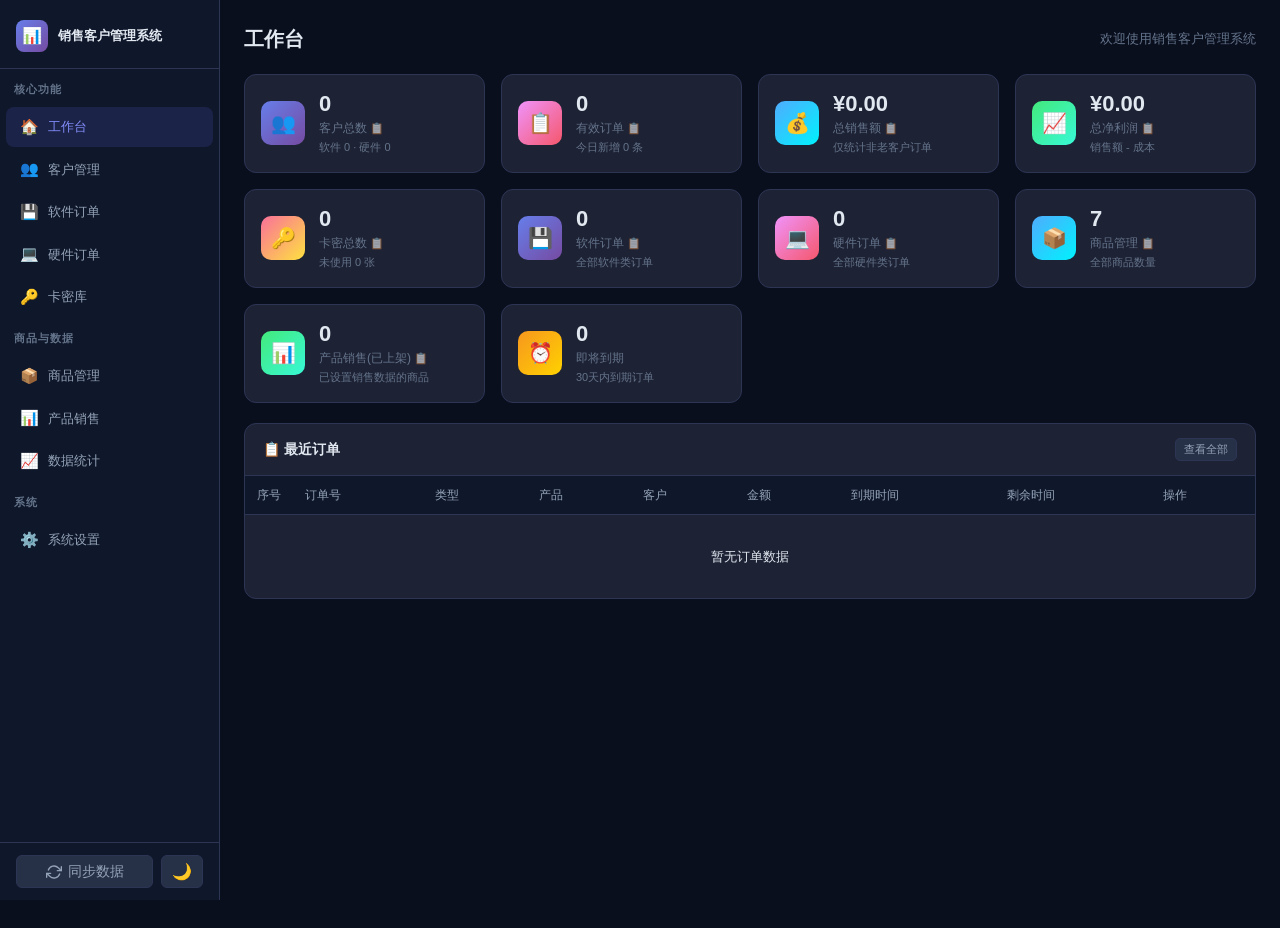
==== commit d82283ae: "v3.5.2: 彻底修复index.html - 重写navigateTo重写函数（删除错误的orders-software/hardware重定向），升级所有版本号到202605051300" ====
--- a/index.html
+++ b/index.html
@@ -4,7 +4,7 @@
   <meta charset="UTF-8">
   <meta name="viewport" content="width=device-width, initial-scale=1.0, maximum-scale=1.0, user-scalable=no">
   <title>销售客户管理系统</title>
-  <link rel="stylesheet" href="style.css?v=202605050650">
+  <link rel="stylesheet" href="style.css?v=202605051300">
 </head>
 <body>
 <div class="app-layout">
@@ -47,10 +47,10 @@
       <span class="nav-icon">👥</span> 客户管理
     </div>
     <div class="nav-item" data-page="orders-software" onclick="navigateTo('orders-software')">
-      <span class="nav-icon">📋</span> 软件订单
+      <span class="nav-icon">💾</span> 软件订单
     </div>
     <div class="nav-item" data-page="orders-hardware" onclick="navigateTo('orders-hardware')">
-      <span class="nav-icon">📦</span> 硬件订单
+      <span class="nav-icon">💻</span> 硬件订单
     </div>
     <div class="nav-item" data-page="cards" onclick="navigateTo('cards')">
       <span class="nav-icon">🔑</span> 卡密库
@@ -99,7 +99,7 @@
   </main>
 </div>
 
-<!-- 移动端底部快捷栏（支持换行，最多两行） -->
+<!-- 移动端底部快捷栏（3列网格布局） -->
 <nav class="mobile-bottom-nav" id="mobile-bottom-nav">
   <div class="mobile-nav-item" data-page="dashboard" onclick="navigateTo('dashboard')">
     <span class="mobile-nav-icon">🏠</span>
@@ -140,7 +140,7 @@
 </nav>
 
 <!-- 手机端悬浮同步按钮 -->
-<button onclick="syncNow()" title="立即同步" class="mobile-sync-btn" id="mobile-sync-btn" style="display:none;position:fixed;bottom:80px;right:16px;width:48px;height:48px;border-radius:50%;background:var(--primary,#3b82f6);color:#fff;border:none;box-shadow:0 4px 12px rgba(59,130,246,0.4);z-index:9999;cursor:pointer;align-items:center;justify-content:center;">
+<button onclick="syncNow()" title="立即同步" class="mobile-sync-btn" id="mobile-sync-btn">
   <svg id="sync-icon" width="20" height="20" viewBox="0 0 24 24" fill="none" stroke="currentColor" stroke-width="2" stroke-linecap="round" stroke-linejoin="round">
     <polyline points="23 4 23 10 17 10"></polyline>
     <polyline points="1 20 1 14 7 14"></polyline>
@@ -148,26 +148,17 @@
   </svg>
 </button>
 
-<style>
-/* 手机端显示悬浮同步按钮 */
-@media (max-width: 768px) {
-  .mobile-sync-btn {
-    display: flex !important;
-  }
-}
-</style>
-
 <!-- JS模块加载（顺序很重要） -->
-<script src="核心工具.js?v=202605050650"></script>
-<script src="工作台.js?v=202605050650"></script>
-<script src="客户管理.js?v=202605050650"></script>
-<script src="订单管理.js?v=202605050650"></script>
-<script src="卡密库.js?v=202605050650"></script>
-<script src="商品管理.js?v=202605050650"></script>
-<script src="产品销售.js?v=202605050650"></script>
-<script src="数据统计.js?v=202605050650"></script>
-<script src="系统设置.js?v=202605050650"></script>
-<script src="扩展功能.js?v=202605050650"></script>
+<script src="核心工具.js?v=202605051300"></script>
+<script src="工作台.js?v=202605051300"></script>
+<script src="客户管理.js?v=202605051300"></script>
+<script src="订单管理.js?v=202605051300"></script>
+<script src="卡密库.js?v=202605051300"></script>
+<script src="商品管理.js?v=202605051300"></script>
+<script src="产品销售.js?v=202605051300"></script>
+<script src="数据统计.js?v=202605051300"></script>
+<script src="系统设置.js?v=202605051300"></script>
+<script src="扩展功能.js?v=202605051300"></script>
 
 <script>
 // 移动端菜单控制
@@ -190,26 +181,23 @@
   document.body.style.overflow = '';
 }
 
-// 导航时自动关闭移动端菜单
+// navigateTo 重写：处理移动端菜单关闭 + 更新标题和导航激活状态
 var _origNavigateTo = navigateTo;
 navigateTo = function(page) {
-  // 任务4：处理软件订单/硬件订单路由，自动切换筛选
-  if (page === 'orders-software') { orderFilter = 'software'; page = 'orders'; }
-  else if (page === 'orders-hardware') { orderFilter = 'hardware'; page = 'orders'; }
   _origNavigateTo(page);
   if (window.innerWidth < 768) closeMobileMenu();
   // 更新移动端顶部标题
-  var titles = { dashboard:'工作台', customers:'客户管理', orders:'订单管理', cards:'卡密库', products:'商品管理', 'product-sales':'产品销售', 'orders-software':'软件订单', 'orders-hardware':'硬件订单', stats:'数据统计', settings:'系统设置' };
+  var titles = {
+    dashboard:'工作台', customers:'客户管理', orders:'订单管理',
+    'orders-software':'软件订单', 'orders-hardware':'硬件订单',
+    cards:'卡密库', products:'商品管理', 'product-sales':'产品销售',
+    stats:'数据统计', settings:'系统设置'
+  };
   var el = document.getElementById('mobile-header-title');
   if (el) el.textContent = titles[page] || page;
   // 更新底部导航激活状态
   document.querySelectorAll('.mobile-nav-item').forEach(function(item) {
-    var mp = item.dataset.page;
-    var active = (mp === 'orders' && page === 'orders');
-    // 软件/硬件订单分别高亮对应tab（如果存在）
-    if (mp === 'orders-software') item.classList.toggle('active', page === 'orders' && orderFilter === 'software');
-    else if (mp === 'orders-hardware') item.classList.toggle('active', page === 'orders' && orderFilter === 'hardware');
-    else item.classList.toggle('active', active);
+    item.classList.toggle('active', item.dataset.page === page);
   });
 };
 
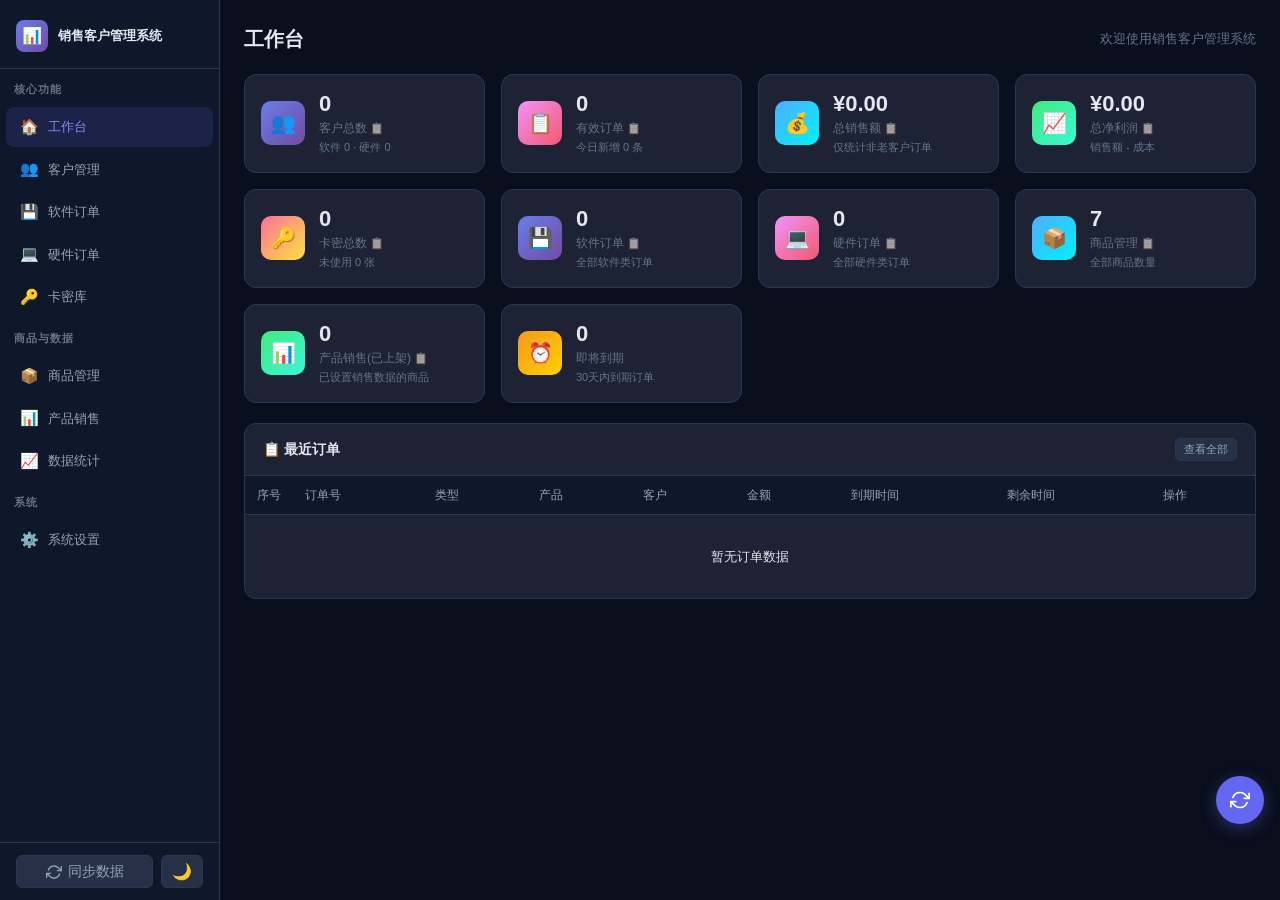
==== commit 5065453a: "v3.5.3: 彻底修复——navigateTo支持orders-software/hardware映射到page-orders；CSS修复flex布局+同步按钮样式；全部版本号升级" ====
--- a/index.html
+++ b/index.html
@@ -4,7 +4,7 @@
   <meta charset="UTF-8">
   <meta name="viewport" content="width=device-width, initial-scale=1.0, maximum-scale=1.0, user-scalable=no">
   <title>销售客户管理系统</title>
-  <link rel="stylesheet" href="style.css?v=202605051300">
+  <link rel="stylesheet" href="style.css?v=202605050800">
 </head>
 <body>
 <div class="app-layout">
@@ -99,43 +99,43 @@
   </main>
 </div>
 
-<!-- 移动端底部快捷栏（3列网格布局） -->
+<!-- 移动端底部导航（横向滚动单排，单字标注） -->
 <nav class="mobile-bottom-nav" id="mobile-bottom-nav">
   <div class="mobile-nav-item" data-page="dashboard" onclick="navigateTo('dashboard')">
     <span class="mobile-nav-icon">🏠</span>
-    <span>工作台</span>
+    <span>工</span>
   </div>
   <div class="mobile-nav-item" data-page="customers" onclick="navigateTo('customers')">
     <span class="mobile-nav-icon">👥</span>
-    <span>客户管理</span>
+    <span>客</span>
   </div>
   <div class="mobile-nav-item" data-page="orders" onclick="navigateTo('orders')">
     <span class="mobile-nav-icon">📋</span>
-    <span>订单管理</span>
+    <span>订</span>
   </div>
   <div class="mobile-nav-item" data-page="orders-software" onclick="navigateTo('orders-software')">
     <span class="mobile-nav-icon">💾</span>
-    <span>软件订单</span>
+    <span>软</span>
   </div>
   <div class="mobile-nav-item" data-page="orders-hardware" onclick="navigateTo('orders-hardware')">
     <span class="mobile-nav-icon">💻</span>
-    <span>硬件订单</span>
+    <span>硬</span>
   </div>
   <div class="mobile-nav-item" data-page="cards" onclick="navigateTo('cards')">
     <span class="mobile-nav-icon">🔑</span>
-    <span>卡密库</span>
+    <span>卡</span>
   </div>
   <div class="mobile-nav-item" data-page="products" onclick="navigateTo('products')">
     <span class="mobile-nav-icon">📦</span>
-    <span>商品管理</span>
+    <span>商</span>
   </div>
   <div class="mobile-nav-item" data-page="product-sales" onclick="navigateTo('product-sales')">
     <span class="mobile-nav-icon">📊</span>
-    <span>产品销售</span>
+    <span>销</span>
   </div>
   <div class="mobile-nav-item" data-page="settings" onclick="navigateTo('settings')">
     <span class="mobile-nav-icon">⚙️</span>
-    <span>系统设置</span>
+    <span>设</span>
   </div>
 </nav>
 
@@ -149,16 +149,16 @@
 </button>
 
 <!-- JS模块加载（顺序很重要） -->
-<script src="核心工具.js?v=202605051300"></script>
-<script src="工作台.js?v=202605051300"></script>
-<script src="客户管理.js?v=202605051300"></script>
-<script src="订单管理.js?v=202605051300"></script>
-<script src="卡密库.js?v=202605051300"></script>
-<script src="商品管理.js?v=202605051300"></script>
-<script src="产品销售.js?v=202605051300"></script>
-<script src="数据统计.js?v=202605051300"></script>
-<script src="系统设置.js?v=202605051300"></script>
-<script src="扩展功能.js?v=202605051300"></script>
+<script src="核心工具.js?v=202605050800"></script>
+<script src="工作台.js?v=202605050800"></script>
+<script src="客户管理.js?v=202605050800"></script>
+<script src="订单管理.js?v=202605050800"></script>
+<script src="卡密库.js?v=202605050800"></script>
+<script src="商品管理.js?v=202605050800"></script>
+<script src="产品销售.js?v=202605050800"></script>
+<script src="数据统计.js?v=202605050800"></script>
+<script src="系统设置.js?v=202605050800"></script>
+<script src="扩展功能.js?v=202605050800"></script>
 
 <script>
 // 移动端菜单控制
@@ -181,11 +181,24 @@
   document.body.style.overflow = '';
 }
 
-// navigateTo 重写：处理移动端菜单关闭 + 更新标题和导航激活状态
+// navigateTo 重写：处理页面渲染 + 移动端菜单关闭 + 更新标题和导航激活状态
 var _origNavigateTo = navigateTo;
 navigateTo = function(page) {
+  // 先调用原始函数（处理页面显示/隐藏）
   _origNavigateTo(page);
+
+  // 处理软件/硬件订单：设置过滤条件后渲染订单页
+  if (page === 'orders-software') {
+    if (typeof setOrderFilterAndRender === 'function') { setOrderFilterAndRender('software'); }
+    else if (typeof renderOrders === 'function') { window.orderFilter = 'software'; renderOrders(); }
+  } else if (page === 'orders-hardware') {
+    if (typeof setOrderFilterAndRender === 'function') { setOrderFilterAndRender('hardware'); }
+    else if (typeof renderOrders === 'function') { window.orderFilter = 'hardware'; renderOrders(); }
+  }
+
+  // 移动端：关闭侧边菜单
   if (window.innerWidth < 768) closeMobileMenu();
+
   // 更新移动端顶部标题
   var titles = {
     dashboard:'工作台', customers:'客户管理', orders:'订单管理',
@@ -195,6 +208,11 @@
   };
   var el = document.getElementById('mobile-header-title');
   if (el) el.textContent = titles[page] || page;
+
+  // 更新侧边栏导航高亮
+  document.querySelectorAll('.sidebar .nav-item').forEach(function(item) {
+    item.classList.toggle('active', item.dataset.page === page);
+  });
   // 更新底部导航激活状态
   document.querySelectorAll('.mobile-nav-item').forEach(function(item) {
     item.classList.toggle('active', item.dataset.page === page);
--- a/style.css
+++ b/style.css
@@ -842,7 +842,7 @@
   flex-shrink: 0;
 }
 
-/* ==================== 移动端底部导航栏（网格布局） ==================== */
+/* ==================== 移动端底部导航栏（横向滚动单排） ==================== */
 .mobile-bottom-nav {
   display: none;
   position: fixed;
@@ -852,32 +852,38 @@
   background: var(--bg-primary);
   border-top: 1px solid var(--border);
   z-index: 1000;
-  display: grid;
-  grid-template-columns: repeat(3, 1fr);
-  gap: 6px;
-  padding: 10px 10px 14px;
-  box-shadow: 0 -4px 24px rgba(0,0,0,0.12);
-  max-height: 200px;
-  overflow-y: auto;
+  display: flex;
+  flex-wrap: nowrap;
+  overflow-x: auto;
+  overflow-y: hidden;
   -webkit-overflow-scrolling: touch;
-}
+  padding: 6px 4px;
+  padding-bottom: calc(6px + env(safe-area-inset-bottom, 0px));
+  scrollbar-width: none;
+  gap: 2px;
+  box-shadow: 0 -2px 12px rgba(0,0,0,0.10);
+}
+
+.mobile-bottom-nav::-webkit-scrollbar { display: none; }
 
 .mobile-nav-item {
   display: flex;
   flex-direction: column;
   align-items: center;
-  gap: 3px;
-  padding: 8px 4px;
-  cursor: pointer;
+  justify-content: center;
+  gap: 1px;
+  padding: 8px 10px 6px;
+  border-radius: 8px;
+  cursor: pointer;
+  transition: all 0.2s;
   color: var(--text-secondary);
   font-size: 11px;
-  font-weight: 500;
-  transition: all 0.2s;
-  border-radius: 10px;
-  min-width: 0;
-  text-align: center;
-  border: 1px solid transparent;
-  background: var(--bg-secondary);
+  white-space: nowrap;
+  flex-shrink: 0;
+  min-width: 48px;
+  -webkit-tap-highlight-color: transparent;
+  border: none;
+  background: none;
 }
 
 .mobile-nav-item:active { transform: scale(0.95); background: var(--bg-hover); }
@@ -889,6 +895,31 @@
   font-weight: 600;
 }
 .mobile-nav-icon { font-size: 18px; line-height: 1; }
+
+/* ==================== 手机端悬浮同步按钮 ==================== */
+.mobile-sync-btn {
+  display: none;
+  position: fixed;
+  bottom: 76px;
+  right: 16px;
+  z-index: 1001;
+  width: 48px;
+  height: 48px;
+  border-radius: 50%;
+  border: none;
+  background: var(--accent);
+  color: #fff;
+  box-shadow: 0 4px 16px rgba(99,102,241,0.35);
+  cursor: pointer;
+  display: flex;
+  align-items: center;
+  justify-content: center;
+  transition: transform 0.2s, box-shadow 0.2s;
+}
+.mobile-sync-btn:active { transform: scale(0.9); }
+@media (max-width: 768px) {
+  .mobile-sync-btn { display: flex !important; }
+}
 
 /* ==================== 侧边栏遮罩层 ==================== */
 .sidebar-overlay {
@@ -933,7 +964,7 @@
 @media (max-width: 768px) {
   /* 隐藏桌面端侧边栏主题切换，显示底部导航 */
   .sidebar .sidebar-bottom { display: none !important; }
-  .mobile-bottom-nav { display: grid !important; }
+  .mobile-bottom-nav { display: flex !important; }
 
   /* 主内容区：去掉侧边栏宽度偏移，底部留出导航栏空间（导航栏最多两行约120px） */
   .main-content {
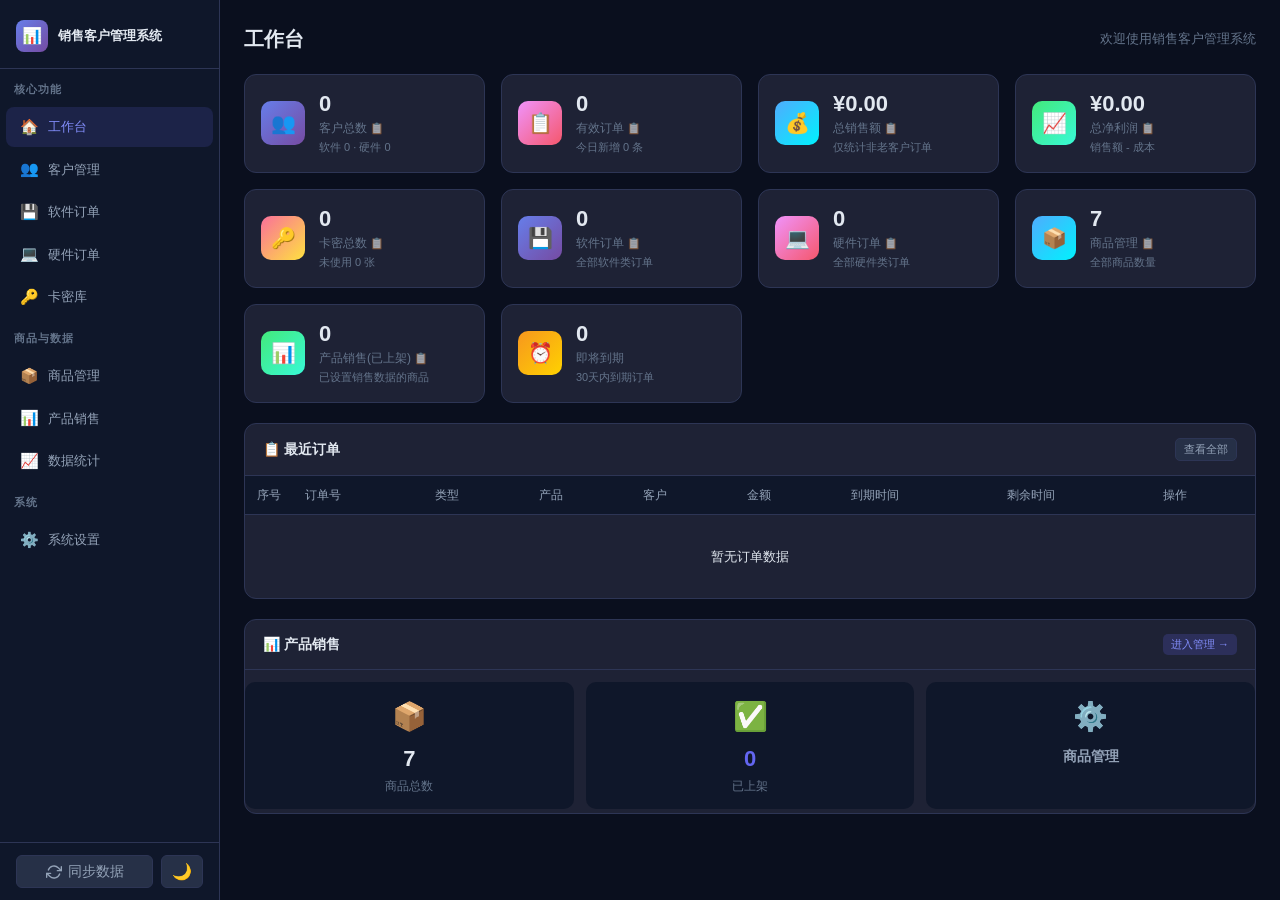
==== commit a3bec5ed: "v3.6.0: 移动端顶部栏加齿轮+同步按钮；底部导航精简为6项两字标注；工作台首页加产品销售入口" ====
--- a/index.html
+++ b/index.html
@@ -4,7 +4,7 @@
   <meta charset="UTF-8">
   <meta name="viewport" content="width=device-width, initial-scale=1.0, maximum-scale=1.0, user-scalable=no">
   <title>销售客户管理系统</title>
-  <link rel="stylesheet" href="style.css?v=202605050800">
+  <link rel="stylesheet" href="style.css?v=202605052209">
 </head>
 <body>
 <div class="app-layout">
@@ -19,7 +19,21 @@
       </svg>
     </button>
     <div class="mobile-header-title" id="mobile-header-title">工作台</div>
-    <button onclick="cycleTheme()" title="切换主题" class="mobile-theme-btn" aria-label="切换主题" id="theme-toggle-icon">🌙</button>
+    <!-- 同步按钮 -->
+    <button onclick="syncNow()" title="同步数据" class="mobile-header-btn" aria-label="同步数据" id="mobile-sync-top-btn">
+      <svg id="sync-icon-top" width="19" height="19" viewBox="0 0 24 24" fill="none" stroke="currentColor" stroke-width="2" stroke-linecap="round" stroke-linejoin="round">
+        <polyline points="23 4 23 10 17 10"></polyline>
+        <polyline points="1 20 1 14 7 14"></polyline>
+        <path d="M3.51 9a9 9 0 0 1 14.85-3.36L23 10M1 14l4.64 4.36A9 9 0 0 0 20.49 15"></path>
+      </svg>
+    </button>
+    <!-- 齿轮设置按钮 -->
+    <button onclick="navigateTo('settings')" title="系统设置" class="mobile-header-btn" aria-label="系统设置">
+      <svg width="19" height="19" viewBox="0 0 24 24" fill="none" stroke="currentColor" stroke-width="2" stroke-linecap="round" stroke-linejoin="round">
+        <circle cx="12" cy="12" r="3"></circle>
+        <path d="M19.4 15a1.65 1.65 0 0 0 .33 1.82l.06.06a2 2 0 0 1-2.83 2.83l-.06-.06a1.65 1.65 0 0 0-1.82-.33 1.65 1.65 0 0 0-1 1.51V21a2 2 0 0 1-4 0v-.09A1.65 1.65 0 0 0 9 19.4a1.65 1.65 0 0 0-1.82.33l-.06.06a2 2 0 0 1-2.83-2.83l.06-.06A1.65 1.65 0 0 0 4.68 15a1.65 1.65 0 0 0-1.51-1H3a2 2 0 0 1 0-4h.09A1.65 1.65 0 0 0 4.6 9a1.65 1.65 0 0 0-.33-1.82l-.06-.06a2 2 0 0 1 2.83-2.83l.06.06A1.65 1.65 0 0 0 9 4.68a1.65 1.65 0 0 0 1-1.51V3a2 2 0 0 1 4 0v.09a1.65 1.65 0 0 0 1 1.51 1.65 1.65 0 0 0 1.82-.33l.06-.06a2 2 0 0 1 2.83 2.83l-.06.06A1.65 1.65 0 0 0 19.4 9a1.65 1.65 0 0 0 1.51 1H21a2 2 0 0 1 0 4h-.09a1.65 1.65 0 0 0-1.51 1z"></path>
+      </svg>
+    </button>
   </header>
 
   <!-- 侧边栏遮罩层（移动端） -->
@@ -99,66 +113,45 @@
   </main>
 </div>
 
-<!-- 移动端底部导航（横向滚动单排，单字标注） -->
+<!-- 移动端底部导航（横向滚动单排，两字标注，6项精简版） -->
 <nav class="mobile-bottom-nav" id="mobile-bottom-nav">
   <div class="mobile-nav-item" data-page="dashboard" onclick="navigateTo('dashboard')">
     <span class="mobile-nav-icon">🏠</span>
-    <span>工</span>
+    <span>工作台</span>
   </div>
   <div class="mobile-nav-item" data-page="customers" onclick="navigateTo('customers')">
     <span class="mobile-nav-icon">👥</span>
-    <span>客</span>
-  </div>
-  <div class="mobile-nav-item" data-page="orders" onclick="navigateTo('orders')">
-    <span class="mobile-nav-icon">📋</span>
-    <span>订</span>
+    <span>客户</span>
   </div>
   <div class="mobile-nav-item" data-page="orders-software" onclick="navigateTo('orders-software')">
     <span class="mobile-nav-icon">💾</span>
-    <span>软</span>
+    <span>软件</span>
   </div>
   <div class="mobile-nav-item" data-page="orders-hardware" onclick="navigateTo('orders-hardware')">
     <span class="mobile-nav-icon">💻</span>
-    <span>硬</span>
+    <span>硬件</span>
   </div>
   <div class="mobile-nav-item" data-page="cards" onclick="navigateTo('cards')">
     <span class="mobile-nav-icon">🔑</span>
-    <span>卡</span>
-  </div>
-  <div class="mobile-nav-item" data-page="products" onclick="navigateTo('products')">
-    <span class="mobile-nav-icon">📦</span>
-    <span>商</span>
-  </div>
-  <div class="mobile-nav-item" data-page="product-sales" onclick="navigateTo('product-sales')">
-    <span class="mobile-nav-icon">📊</span>
-    <span>销</span>
-  </div>
-  <div class="mobile-nav-item" data-page="settings" onclick="navigateTo('settings')">
-    <span class="mobile-nav-icon">⚙️</span>
-    <span>设</span>
+    <span>卡密</span>
+  </div>
+  <div class="mobile-nav-item" data-page="stats" onclick="navigateTo('stats')">
+    <span class="mobile-nav-icon">📈</span>
+    <span>统计</span>
   </div>
 </nav>
 
-<!-- 手机端悬浮同步按钮 -->
-<button onclick="syncNow()" title="立即同步" class="mobile-sync-btn" id="mobile-sync-btn">
-  <svg id="sync-icon" width="20" height="20" viewBox="0 0 24 24" fill="none" stroke="currentColor" stroke-width="2" stroke-linecap="round" stroke-linejoin="round">
-    <polyline points="23 4 23 10 17 10"></polyline>
-    <polyline points="1 20 1 14 7 14"></polyline>
-    <path d="M3.51 9a9 9 0 0 1 14.85-3.36L23 10M1 14l4.64 4.36A9 9 0 0 0 20.49 15"></path>
-  </svg>
-</button>
-
 <!-- JS模块加载（顺序很重要） -->
-<script src="核心工具.js?v=202605050800"></script>
-<script src="工作台.js?v=202605050800"></script>
-<script src="客户管理.js?v=202605050800"></script>
-<script src="订单管理.js?v=202605050800"></script>
-<script src="卡密库.js?v=202605050800"></script>
-<script src="商品管理.js?v=202605050800"></script>
-<script src="产品销售.js?v=202605050800"></script>
-<script src="数据统计.js?v=202605050800"></script>
-<script src="系统设置.js?v=202605050800"></script>
-<script src="扩展功能.js?v=202605050800"></script>
+<script src="核心工具.js?v=202605052209"></script>
+<script src="工作台.js?v=202605052209"></script>
+<script src="客户管理.js?v=202605052209"></script>
+<script src="订单管理.js?v=202605052209"></script>
+<script src="卡密库.js?v=202605052209"></script>
+<script src="商品管理.js?v=202605052209"></script>
+<script src="产品销售.js?v=202605052209"></script>
+<script src="数据统计.js?v=202605052209"></script>
+<script src="系统设置.js?v=202605052209"></script>
+<script src="扩展功能.js?v=202605052209"></script>
 
 <script>
 // 移动端菜单控制
--- a/style.css
+++ b/style.css
@@ -830,7 +830,7 @@
   white-space: nowrap;
 }
 
-.mobile-theme-btn {
+.mobile-theme-btn, .mobile-header-btn {
   background: none;
   border: none;
   color: var(--text-secondary);
@@ -840,9 +840,12 @@
   display: flex;
   align-items: center;
   flex-shrink: 0;
-}
-
-/* ==================== 移动端底部导航栏（横向滚动单排） ==================== */
+  border-radius: 6px;
+  transition: background 0.15s;
+}
+.mobile-header-btn:hover, .mobile-header-btn:active { background: var(--bg-hover); color: var(--text-primary); }
+
+/* ==================== 移动端底部导航栏（6项均分单排） ==================== */
 .mobile-bottom-nav {
   display: none;
   position: fixed;
@@ -854,47 +857,38 @@
   z-index: 1000;
   display: flex;
   flex-wrap: nowrap;
-  overflow-x: auto;
-  overflow-y: hidden;
-  -webkit-overflow-scrolling: touch;
-  padding: 6px 4px;
-  padding-bottom: calc(6px + env(safe-area-inset-bottom, 0px));
-  scrollbar-width: none;
+  overflow-x: hidden;
+  padding: 4px 0;
+  padding-bottom: calc(4px + env(safe-area-inset-bottom, 0px));
+  box-shadow: 0 -2px 12px rgba(0,0,0,0.10);
+}
+
+.mobile-nav-item {
+  flex: 1;
+  display: flex;
+  flex-direction: column;
+  align-items: center;
+  justify-content: center;
   gap: 2px;
-  box-shadow: 0 -2px 12px rgba(0,0,0,0.10);
-}
-
-.mobile-bottom-nav::-webkit-scrollbar { display: none; }
-
-.mobile-nav-item {
-  display: flex;
-  flex-direction: column;
-  align-items: center;
-  justify-content: center;
-  gap: 1px;
-  padding: 8px 10px 6px;
-  border-radius: 8px;
-  cursor: pointer;
-  transition: all 0.2s;
-  color: var(--text-secondary);
-  font-size: 11px;
+  padding: 7px 2px 5px;
+  cursor: pointer;
+  transition: all 0.15s;
+  color: var(--text-muted);
+  font-size: 10px;
   white-space: nowrap;
-  flex-shrink: 0;
-  min-width: 48px;
   -webkit-tap-highlight-color: transparent;
   border: none;
   background: none;
-}
-
-.mobile-nav-item:active { transform: scale(0.95); background: var(--bg-hover); }
+  min-width: 0;
+}
+
+.mobile-nav-item:active { opacity: 0.7; transform: scale(0.93); }
+
 .mobile-nav-item.active {
-  color: #fff;
-  background: var(--accent);
-  border-color: var(--accent);
-  box-shadow: 0 2px 10px rgba(99,102,241,0.25);
+  color: var(--accent);
   font-weight: 600;
 }
-.mobile-nav-icon { font-size: 18px; line-height: 1; }
+.mobile-nav-icon { font-size: 20px; line-height: 1; }
 
 /* ==================== 手机端悬浮同步按钮 ==================== */
 .mobile-sync-btn {
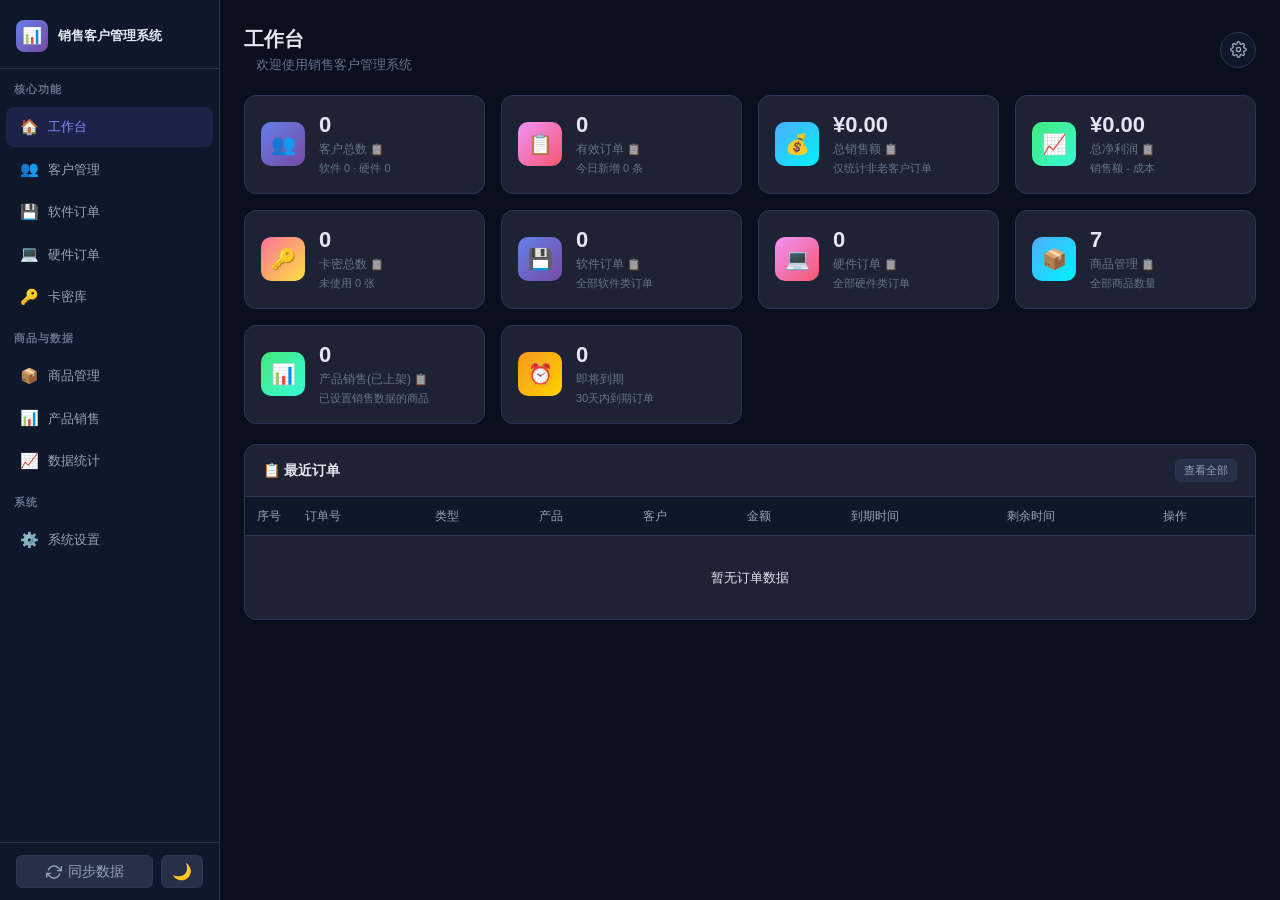
==== commit 11e958e5: "v5.16.0: 订单排序/数据备份导出导入/卡密库存显示" ====
--- a/index.html
+++ b/index.html
@@ -4,7 +4,7 @@
   <meta charset="UTF-8">
   <meta name="viewport" content="width=device-width, initial-scale=1.0, maximum-scale=1.0, user-scalable=no">
   <title>销售客户管理系统</title>
-  <link rel="stylesheet" href="style.css?v=202605052209">
+  <link rel="stylesheet" href="style.css?v=202605071300">
 </head>
 <body>
 <div class="app-layout">
@@ -113,9 +113,9 @@
   </main>
 </div>
 
-<!-- 移动端底部导航（横向滚动单排，两字标注，6项精简版） -->
+<!-- 移动端底部导航（6项均分单排）-->
 <nav class="mobile-bottom-nav" id="mobile-bottom-nav">
-  <div class="mobile-nav-item" data-page="dashboard" onclick="navigateTo('dashboard')">
+  <div class="mobile-nav-item active" data-page="dashboard" onclick="navigateTo('dashboard')">
     <span class="mobile-nav-icon">🏠</span>
     <span>工作台</span>
   </div>
@@ -142,16 +142,16 @@
 </nav>
 
 <!-- JS模块加载（顺序很重要） -->
-<script src="核心工具.js?v=202605052209"></script>
-<script src="工作台.js?v=202605052209"></script>
-<script src="客户管理.js?v=202605052209"></script>
-<script src="订单管理.js?v=202605052209"></script>
-<script src="卡密库.js?v=202605052209"></script>
-<script src="商品管理.js?v=202605052209"></script>
-<script src="产品销售.js?v=202605052209"></script>
-<script src="数据统计.js?v=202605052209"></script>
-<script src="系统设置.js?v=202605052209"></script>
-<script src="扩展功能.js?v=202605052209"></script>
+<script src="核心工具.js?v=202605061010"></script>
+<script src="工作台.js?v=202605061010"></script>
+<script src="客户管理.js?v=202605061010"></script>
+<script src="订单管理.js?v=202605061010"></script>
+<script src="卡密库.js?v=202605061010"></script>
+<script src="商品管理.js?v=202605061010"></script>
+<script src="产品销售.js?v=202605061010"></script>
+<script src="数据统计.js?v=202605061010"></script>
+<script src="系统设置.js?v=202605061010"></script>
+<script src="扩展功能.js?v=202605061010"></script>
 
 <script>
 // 移动端菜单控制
--- a/style.css
+++ b/style.css
@@ -363,20 +363,7 @@
   background: #1a2140;
 }
 
-/* ==================== 订单列表软件/硬件列条件显示（v3.3）==================== */
-/* 默认：硬件列显示，软件列隐藏；激活软件筛选时反过来 */
-.data-table th.sw-col,
-.data-table td.sw-col { display: none; }
-.data-table th.hw-col,
-.data-table td.hw-col { }
-
-/* 软件筛选时：显示软件列，隐藏硬件列 */
-.data-table.filter-software th.sw-col,
-.data-table.filter-software td.sw-col { display: table-cell; }
-.data-table.filter-software th.hw-col,
-.data-table.filter-software td.hw-col { display: none; }
-
-/* 硬件筛选时：硬件列已默认显示，无需额外规则 */
+/* ==================== 订单列表软件/硬件列：由JS inline style控制 ==================== */
 
 /* 序号列固定宽度 */
 .data-table th:first-child,
@@ -1142,3 +1129,31 @@
   #page-product-sales .data-table { min-width: 900px; }
 }
 
+/* ==================== 数据管理 ==================== */
+.export-option {
+  display: flex;
+  align-items: center;
+  gap: 12px;
+  padding: 14px 16px;
+  background: var(--bg-secondary);
+  border: 1px solid var(--border);
+  border-radius: 8px;
+  cursor: pointer;
+  transition: all 0.2s;
+}
+.export-option:hover {
+  background: var(--bg-primary);
+  border-color: var(--link-color);
+  transform: translateX(4px);
+}
+.export-icon {
+  font-size: 24px;
+  width: 40px;
+  height: 40px;
+  display: flex;
+  align-items: center;
+  justify-content: center;
+  background: var(--bg-primary);
+  border-radius: 8px;
+}
+
